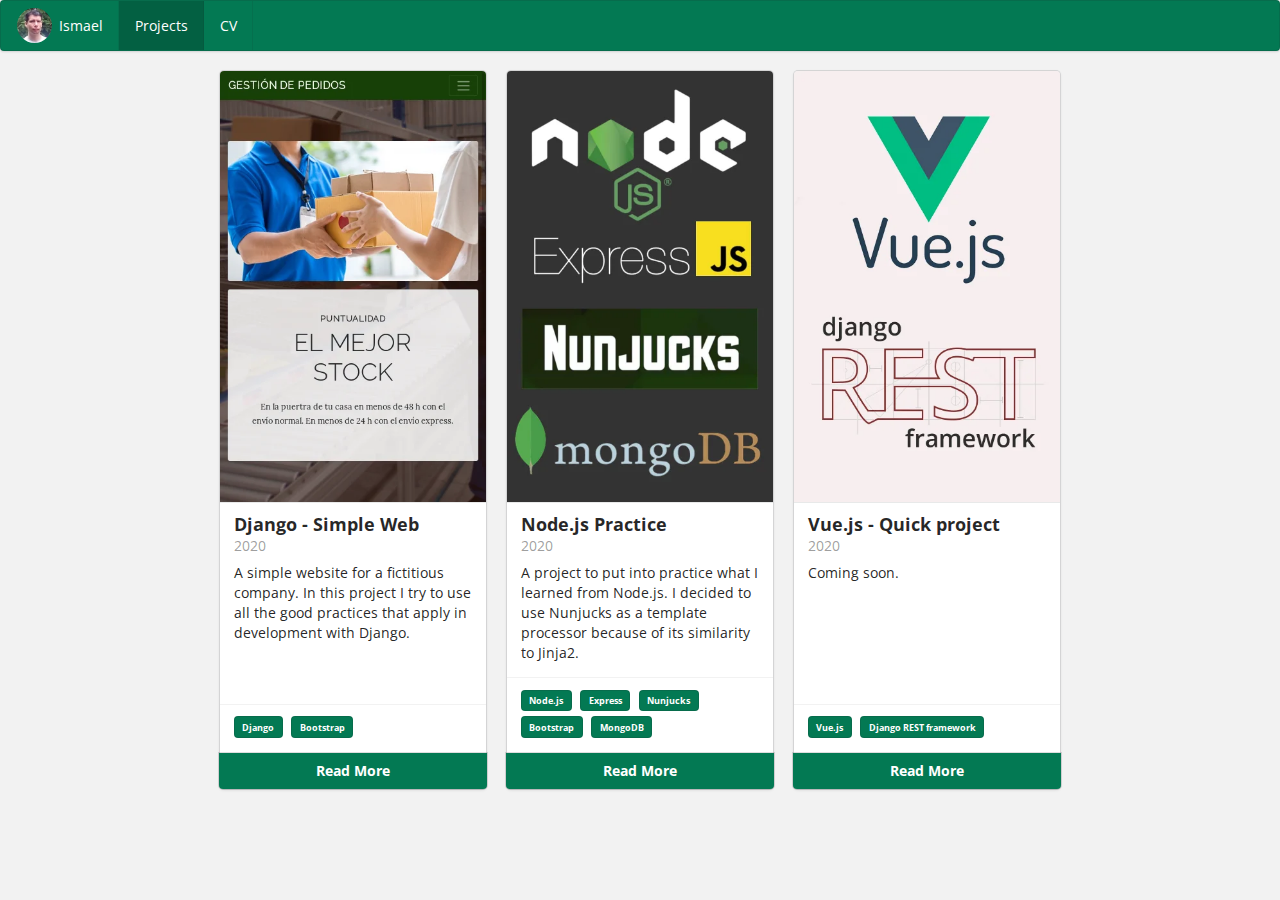
==== projects/index.html @ d62be836 "Add files that make up the website" ====
<!DOCTYPE html>
<html>

  <head>
  <meta charset="utf-8">
  <meta http-equiv="X-UA-Compatible" content="IE=edge">
  <meta name="viewport" content="width=device-width, initial-scale=1">
  <meta name="mobile-web-app-capable" content="yes">

  <title>
    EspiFreelancer | Portfolio
  </title>

  <!-- Load Javascript and CSS for Semantic UI -->
  <script src="//cdnjs.cloudflare.com/ajax/libs/jquery/2.2.4/jquery.min.js"></script>
  <script src="/css/semantic-ui/semantic.min.js"></script>
  <link rel="stylesheet" href="/css/semantic-ui/semantic.min.css">

  <!-- Load Techfolio CSS customizations -->
  <link rel="stylesheet" type="text/css" href="/css/stylesheet-default.css">
  <link rel="stylesheet" type="text/css" href="/css/stylesheet-customizations.css">

  <link rel="stylesheet" type="text/css" href="/css/print-default.css" media="print">
  <link rel="stylesheet" type="text/css" href="/css/print-customizations.css" media="print">

</head>


  <body>
    <!-- Used by all builtin themes. Now we list number of essays and projects. -->






<div class="nonprintable">
  <nav class="ui stackable menu">
    <a href="/" class="brand item">
      <img class="ui avatar image" src="/images/4x4.jpg"><span>Ismael</span>
    </a>
    
    <a href="/projects" class="  active item">Projects</a>
    
    
    <!-- <a href="/essays" class="  item">Essays</a> -->
    
    <a href="/resume" class=" item">CV</a>
  </nav>
</div>

<div style="padding-top: 20px" class="ui container ">

  <div class="ui stackable centered four cards">
    
    
      
        <!-- Used by theme-projects-builtin-1 -->

<div class="card">
  
    <div class="image">
      <img src="/images/django_simple_web_2.webp" alt="Simple Django-web">
    </div>
  
  <div class="content">
    <span class="header">Django - Simple Web</span>
    <div class="meta">
      <span class="date">2020</span>
    </div>

    <div class="description">
      <p>A simple website for a fictitious company. In this project I try to use all the good practices that apply in development with Django.</p>
    </div>
  </div>

  <div class="extra content">
    <div class="ui mini labels">
      
        <div class="ui basic label">Django</div>
      
        <div class="ui basic label">Bootstrap</div>
      
    </div>
  </div>
    
      <a class="ui bottom attached button" href="/projects/django">Read More</a>
    

</div>
      
    
      
        <!-- Used by theme-projects-builtin-1 -->

<div class="card">
  
    <div class="image">
      <img src="/images/nodejs_simple_web_2.webp" alt="Node.js practic">
    </div>
  
  <div class="content">
    <span class="header">Node.js Practice</span>
    <div class="meta">
      <span class="date">2020</span>
    </div>

    <div class="description">
      <p>A project to put into practice what I learned from Node.js. I decided to use Nunjucks as a template processor because of its similarity to Jinja2.</p>
    </div>
  </div>

  <div class="extra content">
    <div class="ui mini labels">
      
        <div class="ui basic label">Node.js</div>
      
        <div class="ui basic label">Express</div>
      
        <div class="ui basic label">Nunjucks</div>
      
        <div class="ui basic label">Bootstrap</div>
      
        <div class="ui basic label">MongoDB</div>
      
    </div>
  </div>
    
      <a class="ui bottom attached button" href="/projects/nodejs">Read More</a>
    

</div>
      
    
      
        <!-- Used by theme-projects-builtin-1 -->

<div class="card">
  
    <div class="image">
      <img src="/images/Vue_quick_project_2.webp" alt="Vue quick project">
    </div>
  
  <div class="content">
    <span class="header">Vue.js - Quick project</span>
    <div class="meta">
      <span class="date">2020</span>
    </div>

    <div class="description">
      <p>Coming soon.</p>
    </div>
  </div>

  <div class="extra content">
    <div class="ui mini labels">
      
        <div class="ui basic label">Vue.js</div>
      
        <div class="ui basic label">Django REST framework</div>
      
    </div>
  </div>
    
      <a class="ui bottom attached button" href="/projects/vuejs">Read More</a>
    

</div>
      
    
  </div>
</div>


    <!-- Always create iframes to embed videos if present. See: http://semantic-ui.com/modules/embed.html -->

<script>
  $('.ui.embed').embed();
</script>


  </body>

</html>
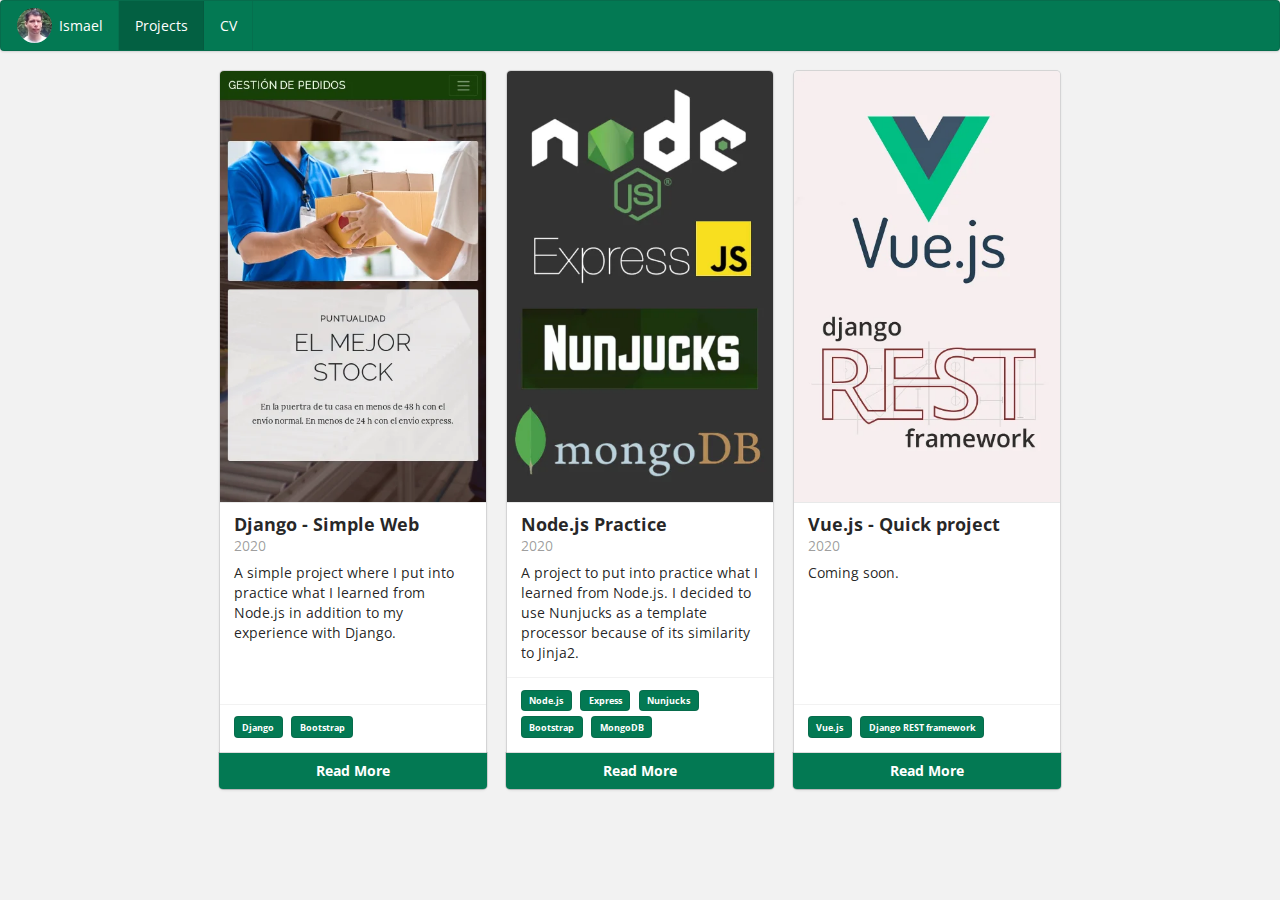
==== commit ded27496: "Update project description" ====
--- a/projects/index.html
+++ b/projects/index.html
@@ -70,7 +70,7 @@
     </div>
 
     <div class="description">
-      <p>A simple website for a fictitious company. In this project I try to use all the good practices that apply in development with Django.</p>
+      <p>A simple project where I put into practice what I learned from Node.js in addition to my experience with Django.</p>
     </div>
   </div>
 
--- a/css/stylesheet-customizations.css
+++ b/css/stylesheet-customizations.css
@@ -72,3 +72,13 @@
    padding-left: .5em;
 }
 
+/*Footer*/
+.footer {
+  background-color: #FFF;
+  position: absolute;
+  /* bottom: 0;  remove this */
+  margin-top: -50px; /* add this */
+  left: 0;
+  width: 100%;
+  padding: 15px 0;
+}
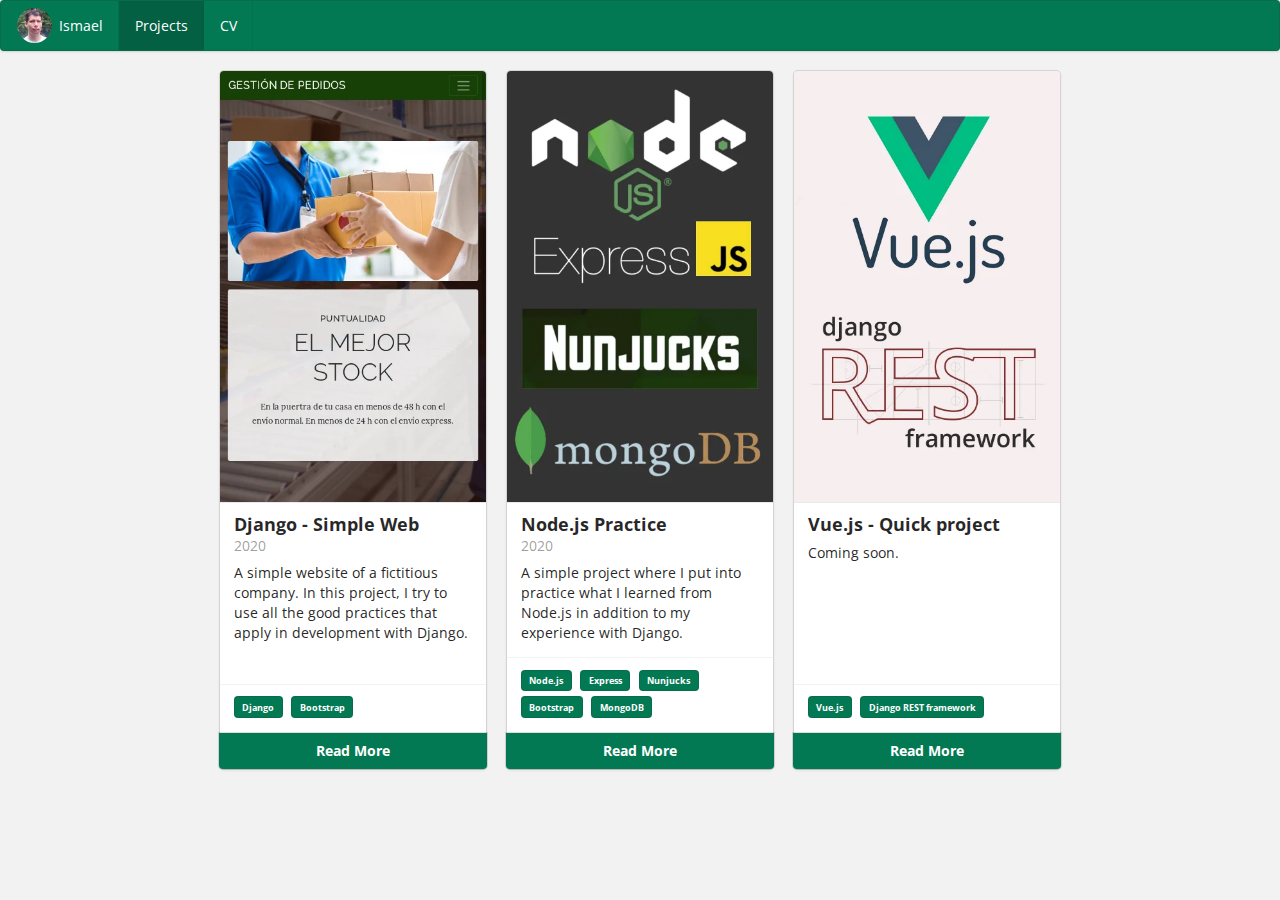
==== commit a14ab831: "Modify short description of projects" ====
--- a/projects/index.html
+++ b/projects/index.html
@@ -70,7 +70,7 @@
     </div>
 
     <div class="description">
-      <p>A simple project where I put into practice what I learned from Node.js in addition to my experience with Django.</p>
+      <p>A simple website of a fictitious company. In this project, I try to use all the good practices that apply in development with Django.</p>
     </div>
   </div>
 
@@ -106,7 +106,7 @@
     </div>
 
     <div class="description">
-      <p>A project to put into practice what I learned from Node.js. I decided to use Nunjucks as a template processor because of its similarity to Jinja2.</p>
+      <p>A simple project where I put into practice what I learned from Node.js in addition to my experience with Django.</p>
     </div>
   </div>
 
@@ -144,7 +144,7 @@
   <div class="content">
     <span class="header">Vue.js - Quick project</span>
     <div class="meta">
-      <span class="date">2020</span>
+      <span class="date"> </span>
     </div>
 
     <div class="description">
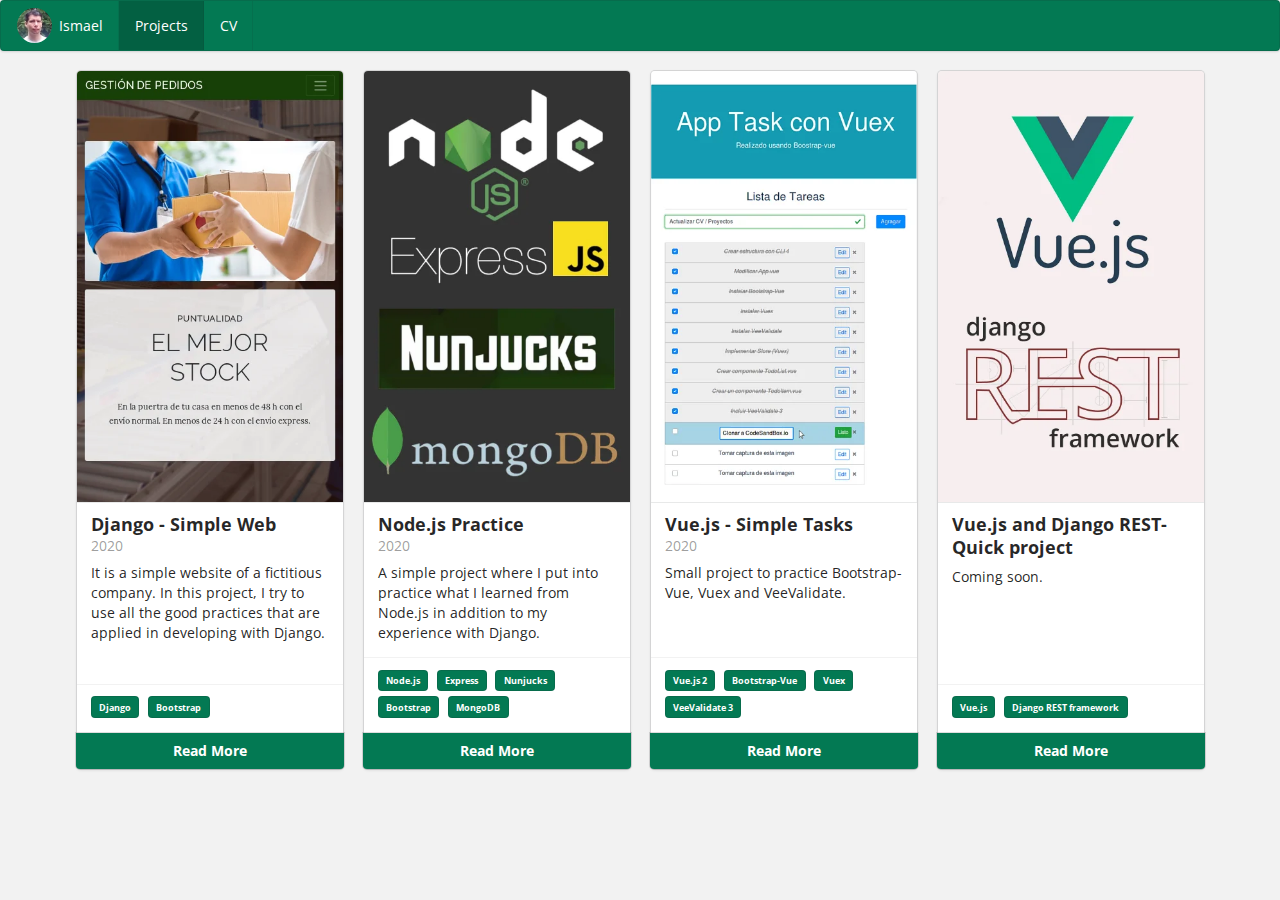
==== commit c87cc8f2: "Update projects" ====
--- a/projects/index.html
+++ b/projects/index.html
@@ -49,125 +49,163 @@
   </nav>
 </div>
 
+
+
 <div style="padding-top: 20px" class="ui container ">
-
   <div class="ui stackable centered four cards">
-    
-    
-      
-        <!-- Used by theme-projects-builtin-1 -->
-
-<div class="card">
-  
-    <div class="image">
-      <img src="/images/django_simple_web_2.webp" alt="Simple Django-web">
-    </div>
-  
-  <div class="content">
-    <span class="header">Django - Simple Web</span>
-    <div class="meta">
-      <span class="date">2020</span>
-    </div>
-
-    <div class="description">
-      <p>A simple website of a fictitious company. In this project, I try to use all the good practices that apply in development with Django.</p>
-    </div>
-  </div>
-
-  <div class="extra content">
-    <div class="ui mini labels">
-      
-        <div class="ui basic label">Django</div>
-      
-        <div class="ui basic label">Bootstrap</div>
-      
-    </div>
-  </div>
-    
-      <a class="ui bottom attached button" href="/projects/django">Read More</a>
-    
-
-</div>
-      
-    
-      
-        <!-- Used by theme-projects-builtin-1 -->
-
-<div class="card">
-  
-    <div class="image">
-      <img src="/images/nodejs_simple_web_2.webp" alt="Node.js practic">
-    </div>
-  
-  <div class="content">
-    <span class="header">Node.js Practice</span>
-    <div class="meta">
-      <span class="date">2020</span>
-    </div>
-
-    <div class="description">
-      <p>A simple project where I put into practice what I learned from Node.js in addition to my experience with Django.</p>
-    </div>
-  </div>
-
-  <div class="extra content">
-    <div class="ui mini labels">
-      
-        <div class="ui basic label">Node.js</div>
-      
-        <div class="ui basic label">Express</div>
-      
-        <div class="ui basic label">Nunjucks</div>
-      
-        <div class="ui basic label">Bootstrap</div>
-      
-        <div class="ui basic label">MongoDB</div>
-      
-    </div>
-  </div>
-    
-      <a class="ui bottom attached button" href="/projects/nodejs">Read More</a>
-    
-
-</div>
-      
-    
-      
-        <!-- Used by theme-projects-builtin-1 -->
-
-<div class="card">
-  
-    <div class="image">
-      <img src="/images/Vue_quick_project_2.webp" alt="Vue quick project">
-    </div>
-  
-  <div class="content">
-    <span class="header">Vue.js - Quick project</span>
-    <div class="meta">
-      <span class="date"> </span>
-    </div>
-
-    <div class="description">
-      <p>Coming soon.</p>
-    </div>
-  </div>
-
-  <div class="extra content">
-    <div class="ui mini labels">
-      
-        <div class="ui basic label">Vue.js</div>
-      
-        <div class="ui basic label">Django REST framework</div>
-      
-    </div>
-  </div>
-    
-      <a class="ui bottom attached button" href="/projects/vuejs">Read More</a>
-    
-
-</div>
-      
-    
+ 
+    <!-- START OF CARDS -->
+
+    <!-- Project card -->
+
+    <div class="card">
+
+      <div class="image">
+        <img src="/images/django_simple_web_2.webp" alt="Simple Django-web">
+      </div>
+
+      <div class="content">
+        <span class="header">Django - Simple Web</span>
+        <div class="meta">
+          <span class="date">2020</span>
+        </div>
+
+        <div class="description">
+          <p>It is a simple website of a fictitious company. In this project, I try to use all the good practices that are applied in developing with Django.</p>
+        </div>
+      </div>
+
+      <div class="extra content">
+        <div class="ui mini labels">
+
+          <div class="ui basic label">Django</div>
+
+          <div class="ui basic label">Bootstrap</div>
+
+        </div>
+      </div>
+
+      <a class="ui bottom attached button" href="/projects/django">Read More</a>      
+
+    </div>
+
+    
+
+    <!-- Project card -->
+
+    <div class="card">
+
+      <div class="image">
+        <img src="/images/nodejs_simple_web_2.webp" alt="Node.js practic">
+      </div>
+
+      <div class="content">
+        <span class="header">Node.js Practice</span>
+        <div class="meta">
+          <span class="date">2020</span>
+        </div>
+
+        <div class="description">
+          <p>A simple project where I put into practice what I learned from Node.js in addition to my experience with Django.</p>
+        </div>
+      </div>
+
+      <div class="extra content">
+        <div class="ui mini labels">
+
+          <div class="ui basic label">Node.js</div>
+
+          <div class="ui basic label">Express</div>
+
+          <div class="ui basic label">Nunjucks</div>
+
+          <div class="ui basic label">Bootstrap</div>
+
+          <div class="ui basic label">MongoDB</div>
+
+        </div>
+      </div>
+
+      <a class="ui bottom attached button" href="/projects/nodejs">Read More</a>      
+
+    </div>
+
+    
+
+    <!-- Project card -->
+
+    <div class="card">
+
+      <div class="image">
+        <img src="/images/vue_simple_tasks_2.webp" alt="VueJS Simple Tasks">
+      </div>
+
+      <div class="content">
+        <span class="header">Vue.js - Simple Tasks</span>
+        <div class="meta">
+          <span class="date">2020</span>
+        </div>
+
+        <div class="description">
+          <p>Small project to practice Bootstrap-Vue, Vuex and VeeValidate.</p>
+        </div>
+      </div>
+
+      <div class="extra content">
+        <div class="ui mini labels">
+
+          <div class="ui basic label">Vue.js 2</div>
+
+          <div class="ui basic label">Bootstrap-Vue</div>
+
+          <div class="ui basic label">Vuex</div>
+
+          <div class="ui basic label">VeeValidate 3</div>
+
+        </div>
+      </div>
+
+      <a class="ui bottom attached button" href="/projects/vuejs_tasks">Read More</a>      
+
+    </div>
+
+
+
+    <!-- Project card -->
+
+    <div class="card">
+
+      <div class="image">
+        <img src="/images/vue_quick_project_2.webp" alt="Vue quick project">
+      </div>
+
+      <div class="content">
+        <span class="header">Vue.js and Django REST- Quick project</span>
+        <div class="meta">
+          <span class="date"> </span>
+        </div>
+
+        <div class="description">
+          <p>Coming soon.</p>
+        </div>
+      </div>
+
+      <div class="extra content">
+        <div class="ui mini labels">
+
+          <div class="ui basic label">Vue.js</div>
+
+          <div class="ui basic label">Django REST framework</div>
+
+        </div>
+      </div>
+
+      <a class="ui bottom attached button" href="/projects/vuejs">Read More</a>      
+
+    </div>
+
+        <!-- END OF CARDS -->
+
   </div>
 </div>
 
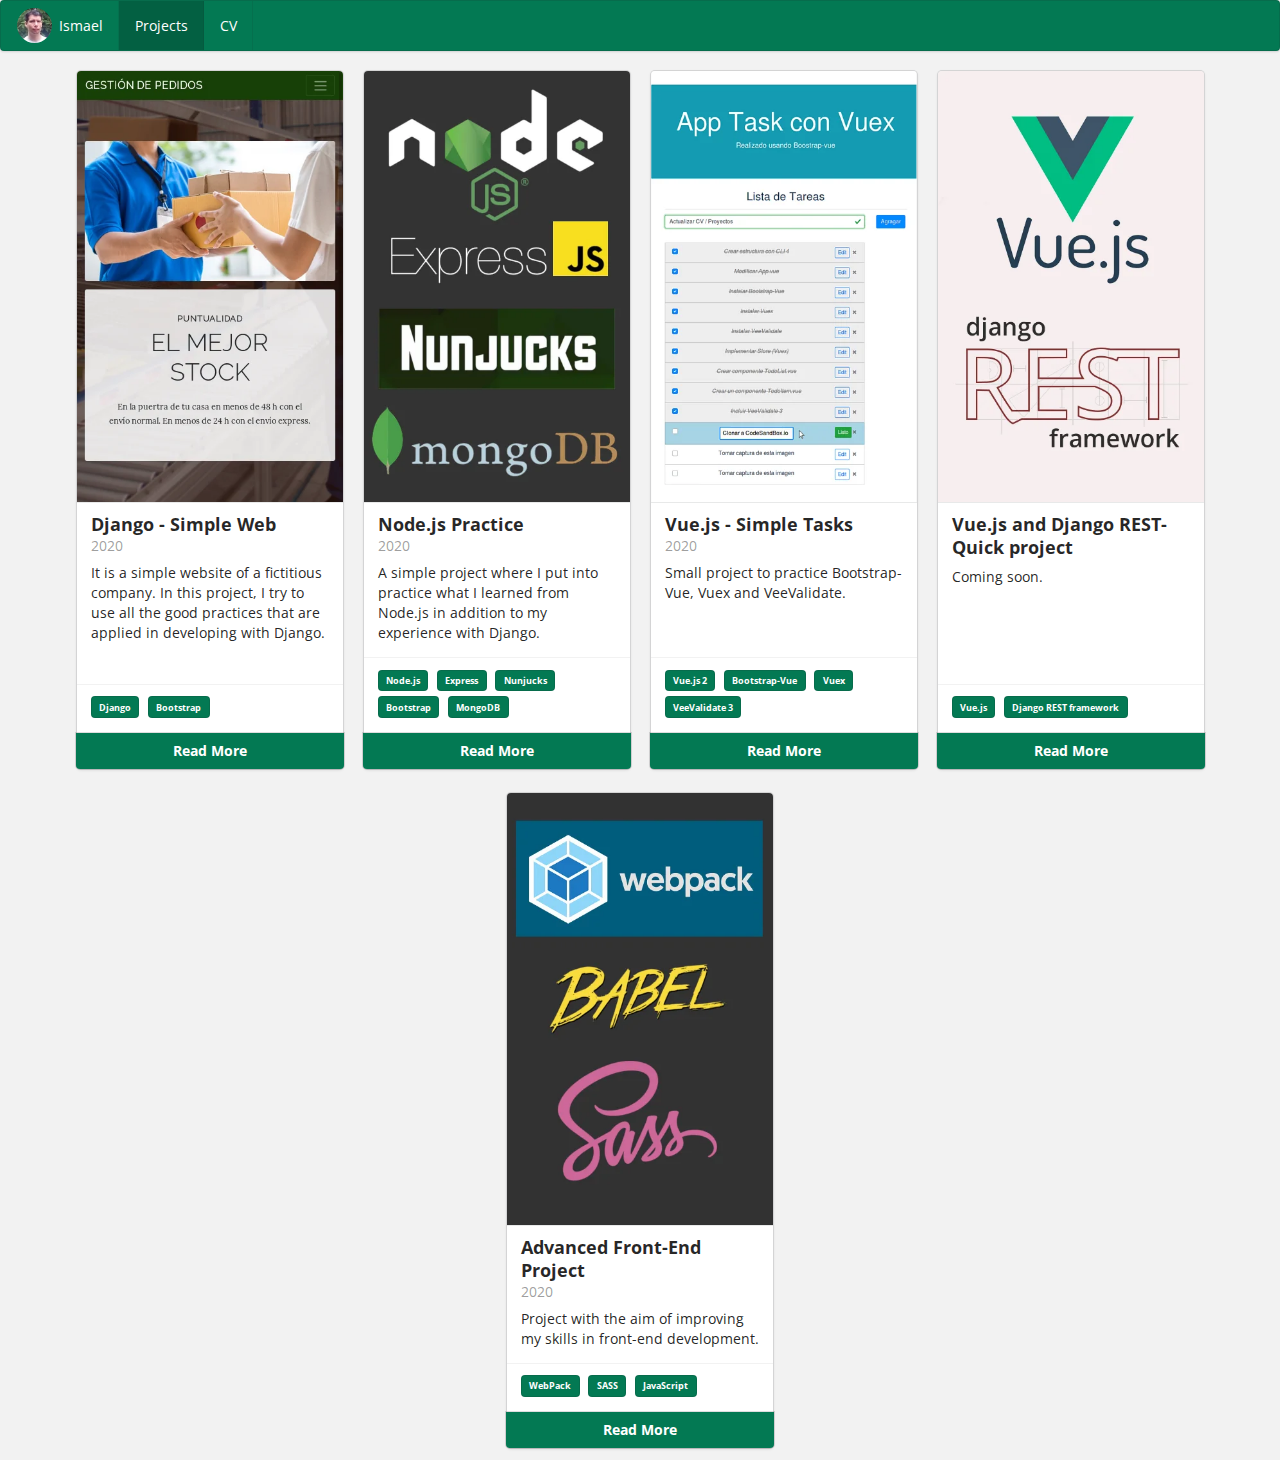
==== commit 5573d25f: "Update projects" ====
--- a/projects/index.html
+++ b/projects/index.html
@@ -204,6 +204,44 @@
 
     </div>
 
+    
+
+    <!-- Project card -->
+
+    <div class="card">
+
+      <div class="image">
+        <img src="/images/advanced_frontend.webp" alt="FrontEnd Project">
+      </div>
+
+      <div class="content">
+        <span class="header">Advanced Front-End Project</span>
+        <div class="meta">
+          <span class="date">2020</span>
+        </div>
+
+        <div class="description">
+          <p>Project with the aim of improving my skills in front-end development.</p>
+        </div>
+      </div>
+
+      <div class="extra content">
+        <div class="ui mini labels">
+
+          <div class="ui basic label">WebPack</div>
+
+          <div class="ui basic label">SASS</div>
+
+          <div class="ui basic label">JavaScript</div>
+
+        </div>
+      </div>
+
+      <a class="ui bottom attached button" href="/projects/advanced_frontend">Read More</a>      
+
+    </div>
+
+
         <!-- END OF CARDS -->
 
   </div>
